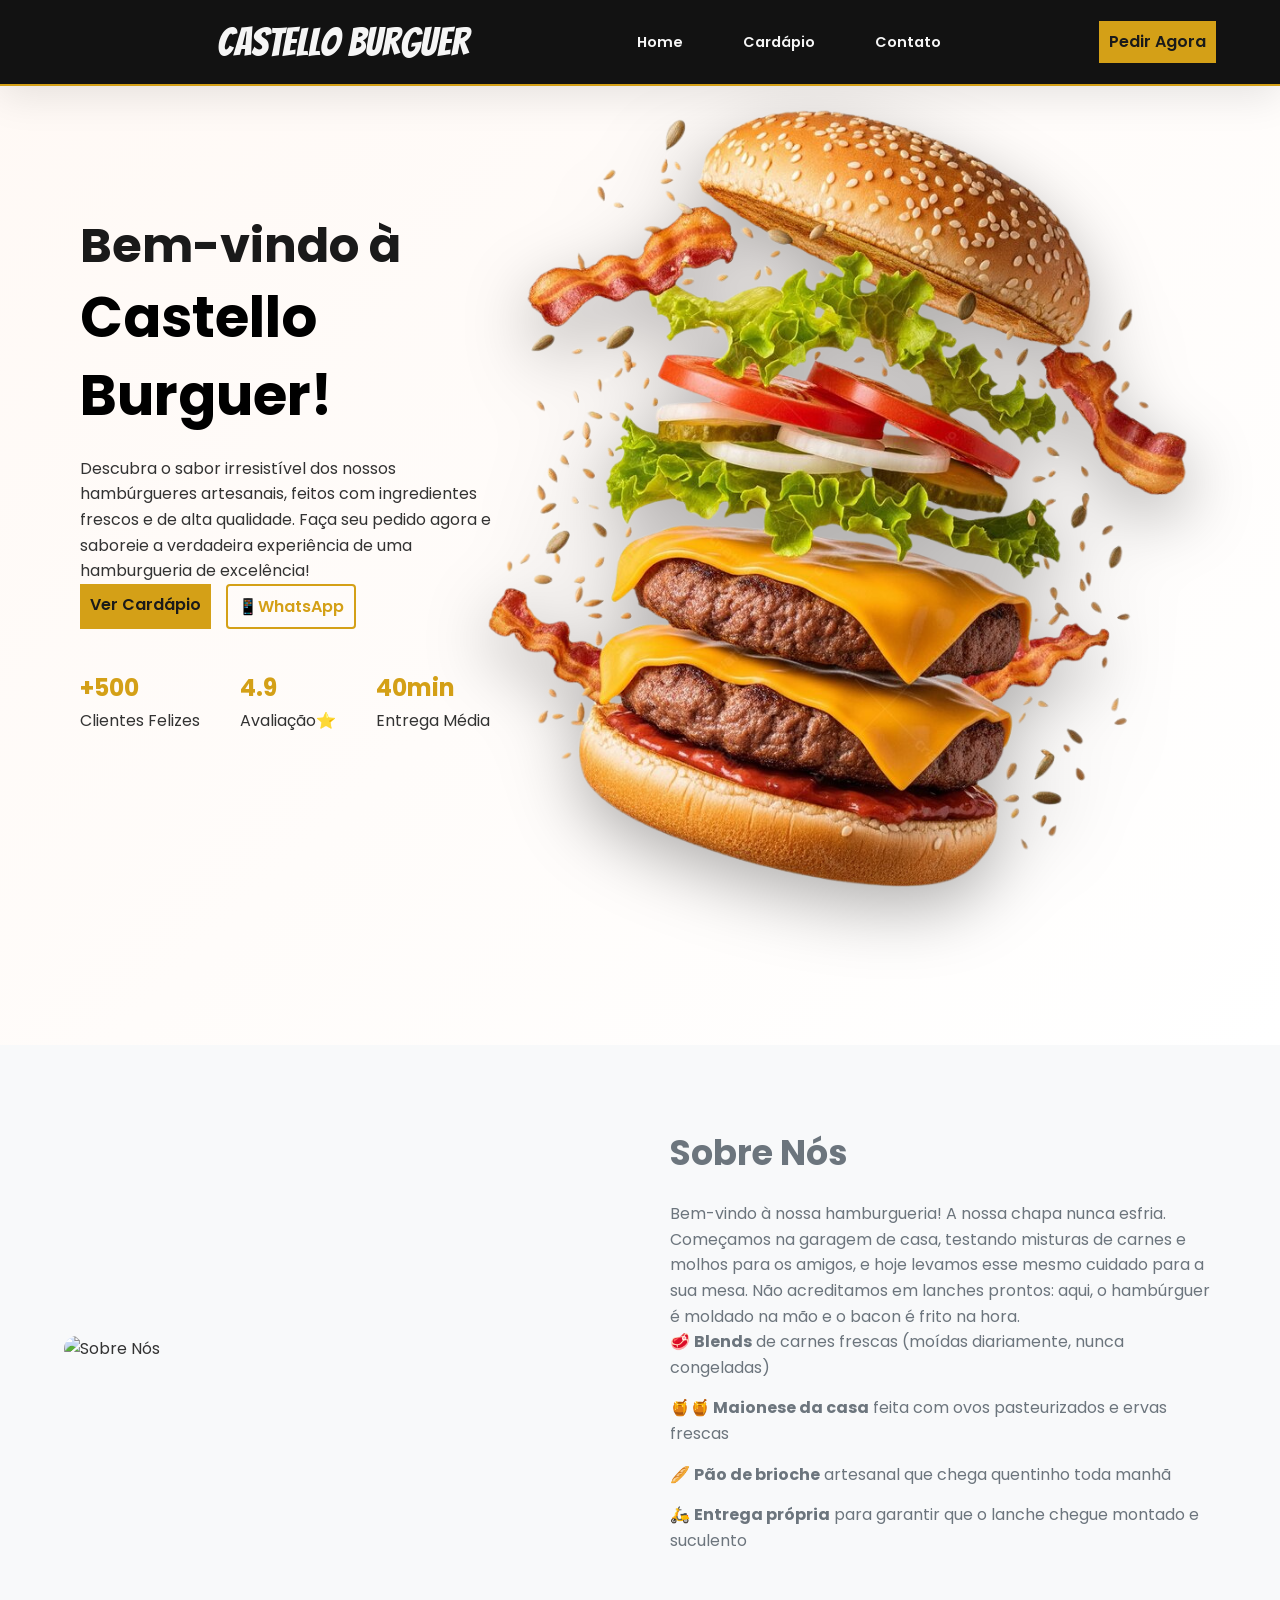
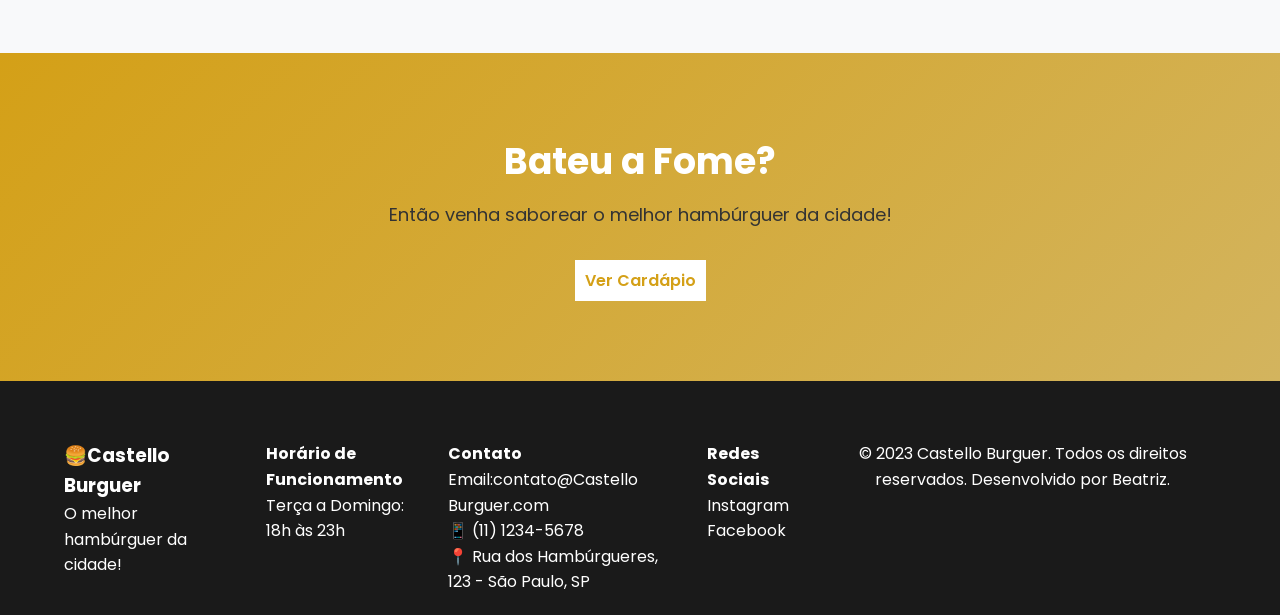
==== index.html @ 1a3c1d4c "setup inicial" ====
<!DOCTYPE html>
<html lang="pt-br">

<head>
    <meta charset="UTF-8">
    <meta name="viewport" content="width=device-width, initial-scale=1.0">
    <title>Castello Burguer</title>
    <link rel="stylesheet" href="styles.css">
    <link rel="preconnect" href="https://fonts.googleapis.com">
    <link rel="preconnect" href="https://fonts.gstatic.com" crossorigin>
    <link
        href="https://fonts.googleapis.com/css2?family=Pacifico&family=Poppins:ital,wght@0,200;0,300;0,400;0,500;0,600;0,700;1,300;1,500;1,600;1,700&family=Roboto:ital,wght@0,100..900;1,100..900&display=swap"
        rel="stylesheet">
    <link rel="preconnect" href="https://fonts.googleapis.com">
    <link rel="preconnect" href="https://fonts.gstatic.com" crossorigin>
    <link
        href="https://fonts.googleapis.com/css2?family=Bangers&family=Pacifico&family=Poppins:ital,wght@0,200;0,300;0,400;0,500;0,600;0,700;1,100;1,300;1,500;1,600;1,700&family=Roboto:ital,wght@0,100..900;1,100..900&display=swap"
        rel="stylesheet">
        <meta name="viewport" content="width=device-width, initial-scale=1.0">
</head>

<body>
    <header class="navbar-container">
     

        <a href="index.html" class="logo-text">Castello Burguer</a>

        <nav>
            <ul class="nav-list">
                <li><a href="index.html">Home</a></li>
                <li><a href="cardapio.html">Cardápio</a></li>
                <li><a href="#contato">Contato</a></li>
            </ul>
        </nav>

        <div class="grupo-botoes">
            <a href="https://wa.me" class="btn btn-pedir">Pedir Agora</a>
        </div>

        <div class="menu-btn">
            <div class="bar"></div>
            <div class="bar"></div>
            <div class="bar"></div>
        </div>

    </header>

    <section id="home" class="hero-waper">
        <article class="hero">
            <div class="hero-content">
                <h1>Bem-vindo à <span class="highlight">Castello Burguer!</span></h1>
                <p>Descubra o sabor irresistível dos nossos hambúrgueres artesanais, feitos com ingredientes frescos e
                    de alta
                    qualidade.
                    Faça seu pedido agora e saboreie a verdadeira experiência de uma hamburgueria de excelência!</p>

                <nav class="hero-buttons">
                    <a href="cardapio.html" class="btn btn-pedir">Ver Cardápio</a>
                    <a href="https://wa.me" class="btn btn-outline">📱WhatsApp</a>
                </nav>

                <ul class="hero-stats">
                    <li>
                        <strong>+500</strong>Clientes Felizes
                    </li>
                    <li>
                        <strong>4.9</strong>Avaliação⭐
                    </li>
                    <li>
                        <strong>40min</strong>Entrega Média
                    </li>
                </ul>
            </div>

            <div class="hero-image">
                <img src="assets/burguer.png" alt="Hamburguer" >
            </div>
        </article>
    </section>


    <section id=" sobre" class="sobre">
                <img src="https://media.licdn.com/dms/image/v2/D4D12AQFX4jmvMsikcQ/article-cover_image-shrink_720_1280/article-cover_image-shrink_720_1280/0/1685466652639?e=2147483647&v=beta&t=-P06yGclTu_AUpR00kung4XWs3TOcYHUHoyXKWAe0qY"
                    alt="Sobre Nós">
                <article>
                    <h2>Sobre Nós</h2>
                    <p>Bem-vindo à nossa hamburgueria! A nossa chapa nunca esfria. Começamos na garagem de casa,
                        testando
                        misturas de carnes e molhos para os amigos, e hoje levamos esse mesmo cuidado para a sua mesa.
                        Não
                        acreditamos em lanches prontos: aqui, o hambúrguer é moldado na mão e o bacon é frito na hora.
                    </p>

                    <ul>
                        <li>🥩 <strong>Blends</strong> de carnes frescas (moídas diariamente, nunca congeladas)</li>
                        <li>🍯<strong>🍯 Maionese da casa</strong> feita com ovos pasteurizados e ervas frescas</li>
                        <li>🥖 <strong>Pão de brioche</strong> artesanal que chega quentinho toda manhã</li>
                        <li>🛵 <strong>Entrega própria</strong> para garantir que o lanche chegue montado e suculento
                        </li>
                    </ul>
                </article>
    </section>

    <section id="cta" class="cta">
        <h2>Bateu a Fome?</h2>
        <p>Então venha saborear o melhor hambúrguer da cidade!</p>
        <a href="cardapio.html" class="btn btn-litgh">Ver Cardápio</a>
    </section>

    <footer id="contato">
        <section>
            <h3>🍔Castello Burguer</h3>
            <p>O melhor hambúrguer da cidade!</p>

        </section>

        <section>
            <h4>Horário de Funcionamento</h4>
            <p>Terça a Domingo: 18h às 23h</p>
        </section>

        <section>
            <h4>Contato</h4>
            <p>Email:contato@Castello Burguer.com</p>
            <p>📱 (11) 1234-5678</p>
            <p>📍 Rua dos Hambúrgueres, 123 - São Paulo, SP</p>
        </section>

        <section>
            <h4>Redes Sociais</h4>
            <p><a href="https://www.instagram.com" target="_blank">Instagram</a></p>
            <p><a href="https://www.facebook.com" target="_blank">Facebook</a></p>
        </section>

        <p class="copy">&copy; 2023 Castello Burguer. Todos os direitos reservados.
            Desenvolvido por Beatriz.</p>
    </footer>

    <script src="scripts.js"></script>
</body>

</html>
---- styles.css ----
* {
    margin: 0;
    padding: 0;
    box-sizing: border-box;

}

:root {
    --primay: #d4a017;
    --dark: #1a1a1a;
    --gray: #6c757d;
    --ligth: #f8f9fa;
    --radius: 16px;
    --shadow: 0 10px 40px rgba(0, 0, 0, 0.1);
}

html,
body {
    overflow-x: hidden !important;
    width: 100%;
    margin: 0;
    padding: 0;
}

body {
    background: linear-gradient(135deg, #fff9f5, #fff);
    font-family: "Poppins", sans-serif;
    line-height: 1.6;
    color: #333;
    overflow-x: hidden;
}

a {
    text-decoration: none;
    color: inherit
}

img {
    max-width: 100%;
    display: block;

}

ul {
    list-style: none;
}

html {
    scroll-behavior: smooth;
}

.logo-image {
    width: 90px;
    height: 90px;
    border-radius: 50%;
    margin: auto;

}


.btn {
    display: inline-block;
    padding: 12px 24px;

    background-color: var(--primay);
    color: var(--dark);
    border: none;
    border-radius: 8;
    font-weight: 600;
    cursor: pointer;
    transition: 0.3s, ;
}

.btn:hover {
    filter: brightness(0.9);
    transform: translate(-2x);
}

.btn.btn-outline {
    background: transparent;
    border: 2px solid var(--primay);
    color: var(--primay);
}

.btn.btn-outline:hover {
    background: var(--primay);
    color: #fff;
    color: var(--dark)
}

.btn.btn-litgh {
    background: #fff;
    color: var(--primay);
}

.btn.btn-litgh:hover {
    background: var(--primay);
    color: var(--dark)
}


.navbar-container {
    display: flex;
    position: fixed;
    justify-content: space-between;
    align-items: center;
    padding: 0px 5%;
    inset: 0 0 auto 0;
    background-color: #121212;
    box-shadow: var(--shadow);
    border-bottom: 2px solid #d4a017;
    z-index: 99;

}
.container{
    background-color: #121212;
    padding: 30px 5%;
    inset: 0 0 auto 0;
    border-bottom: 2px solid #d4a017;
    z-index: 99;
}



.logo-text {
    font-family: "Bangers", system-ui;
    font-size: 250%;
    font-weight: 300;
    color: #f5f5f5;
    padding: 10px;
    cursor: pointer;
    margin: auto;
    display: block;
    text-align: center;
}

.nav-list {
    display: flex;
    /* Coloca os links um ao lado do outro */
    list-style: none;
    /* Tira as bolinhas */
    gap: 30px;
    flex: 1;
    justify-content: center;

}

.nav-list a {
    color: #f5f5f5;
    text-decoration: none;
    font-weight: 600;
    margin: 0 15px;
    font-size: 0.9rem;
    transition: color 0.3s;
}

.nav-list a:hover {
    color: var(--primay);
}

.grupo-botoes {
    display: flex;
    gap: 8px;
    margin-left: auto;
    border-color: bisque;

}

.btn {
    padding: 8px 10px;
    /* Diminuir o segundo número deixa o botão mais estreito */
    white-space: nowrap;
    cursor: pointer;
    background-color: #994a00;
    /* Impede que o texto quebre linha em telas menores */
}

.btn-pedir {
    background-color: #d4a017;
    color: #1a1a1a;
}

.btn-pedir:hover {
    transform: translate(-2);
    filter: brightness(0.9);
}

.btn-outline {
    background-color: transparent;
    color: #f5f5f5;
    border: 1px solid rgba(255, 255, 255, 0.3);
    border-radius: 4px;
}

.btn-outline:hover {
    background: var(--primay);
    color: #000;
    border-color: #fff;
}

.btn:hover {
    filter: brightness(1.2);
    transform: translateY(-2px);
    /* Efeito de subir de leve */

}

.btn-outline:hover {
    background: var(--primay);
    color: #fff;
    color: var(--dark)
}

.btn-WhatsApp {
    background-color: var(--primay);
    color: #fff;

}


.hero-waper {
    background: linear-gradient(135deg, #fff9f5, #fff);
    padding-top: 80px;
}

.hero {
    display: grid;
    grid-template-columns: 1fr 1.5fr;
    align-items: center;
    gap: 60px;
    max-width: 1300px;
    margin: 0 auto;
    padding: 80px;
    padding-top: none !important;
    margin-bottom: none;
    margin-top: -180px !important;
    ;
}

.hero-content {
    flex: 1;
    max-width: 600px;
}

.hero-content h1 {

    font-weight: 700;
    color: #1a1a1a;
    /* IMPORTANTE: Garante que o h1 apareça completo */
    font-size: 48px;
    line-height: 1.4;
    margin-bottom: 20px;
    margin-top: 0;
    padding-top: 0;
}



.hero-content h1 .highlight {
    color: #000;
    font-size: 3.5rem;
    display: block;
    /* Força a quebra de linha */
}

.hero .content p {
    font-size: 18px;
    color: var(--gray);
    margin-bottom: 30px;
}

.hero .hero-image img {
    width: 135%;
    max-width: none;
    margin-left: -160px;
    border-radius: var(--radius);
    height: auto;
    animation: float 4s ease-in-out infinite;
    filter: drop-shadow(0 20px 30px rgba(0, 0, 0, 0.3));
    transform: scale(1.1);
    margin-right: -100px;
    margin-bottom: -50px;
    z-index: 10;
    padding: 0;

}

@keyframes float {

    0%,
    100% {
        transform: translateY(0);
    }

    50% {
        transform: translateY(-20px);
    }
}

.hero-buttons {
    display: flex;
    gap: 15px;
    margin-bottom: 40px;
}

.hero-stats {
    display: flex;
    gap: 40px;
}

.hero-stats li {
    display: flex;
    flex-direction: column;

}

.hero-stats span {
    font-size: 14px;
    color: var(--gray);
}

.hero-stats strong {
    font-size: 24px;
    color: var(--primay);
}

.cardapio {
    padding: 90px 5%;
    text-align: center;
}

.cardapio h1 {
    font-size: 36px;
    margin-bottom: 30px;
}

.cardapio p {
    color: var(--gray);
    margin: 50px;
}

.menu-grid {
    display: grid;
    grid-template-columns: repeat(auto-fit, minmax(300px, 1fr));
    gap: 30px;
    max-width: 1200px;
    margin: 0 auto;
}

.menu-grid li {
    position: relative;
    background: #fff;
    border-radius: var(--radius);
    overflow: hidden;
    box-shadow: var(--shadow);
    text-align: left;
}

.menu-grid li img {
    width: 160%;
    height: 290px;
    object-fit: cover;
    transition: transform 0.3s;
}

.badge {
    position: absolute;
    top: 15px;
    right: 15px;
    background-color: var(--primay);
    color: #000;
    padding: 5px 10px;
    font-size: 12px;
    border-radius: 20px;
    font-weight: 600;

}

.menu-grid h3 {
    padding: 20px 20px 10px;
    font-size: 20px;
}

.menu-grid p {
    padding: 0 20px 20px;
    color: var(--gray);
    font-size: 14px;
}

.menu-grid strong {
    display: block;
    padding: 15px 40px 0px;
    font-size: 22px;
    color: var(--primay);
}

.menu-grid .btn-WhatsApp {
    display: block;
    margin: 15px 20px 20px;
    align-items: center;
    padding: 10px;
    color: #000;
    text-align: center;
    transition: 0.3s;
}

.menu-grid .btn-WhatsApp:hover {
    background-color: var(--primay);
    color: #000000;
    border-color: 3px solid var(--primay);
    filter: brightness(0.9);
    transform: translate(-2px);

}

.sobre {
    display: grid;
    grid-template-columns: 1fr 1fr;
    align-items: center;
    gap: 60px;
    padding: 80px 5%;
    background: var(--ligth);
}

.sobre img {
    border-radius: var(--radius);
    box-sizing: var(--shadow);
}

.sobre h2 {
    font-size: 35px;
    margin-bottom: 20px;
}

.sobre article {
    color: var(--gray);
    margin-bottom: 20px;
    ;
}

.sobre ul {
    display: flex;
    flex-direction: column;
    gap: 15px;
}

.cta {
    padding: 80px 5%;
    text-align: center;
    background: linear-gradient(135deg, var(--primay), #d3b45e);
}

.cta h2 {
    font-size: 36px;
    color: #fff;
    margin-bottom: 10px;
}

.cta p {
    color: rgba (255, 255, 255, 0.9);
    font-size: 18px;
    margin-bottom: 30px;
}

.menu-btn {

    display: none;
    flex-direction: column;
    cursor: pointer;
    gap: 5px;
}

.bar {
    width: 25px;
    height: 3px;
    background: #ffff;
    border-radius: 3px;
    transition: 0.3s;
}




footer {
    display: flex;
    grid-template-columns: repeat(4, 1fr);
    gap: 40px;
    padding: 60px 5% 20px;
    background: var(--dark);
    color: #fff;

}


footer .copy {
    grid-column: 1/-1;
    text-align: center;
}

@media (max-width: 768px) {
    :root {
        font-size: 16px;
        /* base de fonte normal, evitando aumento excessivo */
    }

    body {
        padding-bottom: 70px;
        /* altura da navbar */
    }

    /* =============== NAVBAR (consertada) =============== */
    .navbar-container {
        display: flex !important;
        align-items: center;
        justify-content: space-between;
        flex-wrap: nowrap;
        padding: 10px 20px;
        height: 70px;
        background-color: #121212;
        position: fixed;
        bottom: 0;
        /* fixa na parte de baixo */
        left: 0;
        right: 0;
        z-index: 1000;
        border-top: 2px solid #d4a017;
        border-bottom: none;
        overflow: visible !important;
    }

    .logo-text {
        font-size: 1.6rem !important;
        line-height: 1;
        color: #fff;
        margin-right: auto;
        padding-left: 6px;
    }

    /* Botão do menu hamburguer */
    .menu-btn {
        display: flex;
        flex-direction: column;
        gap: 5px;
        cursor: pointer;
        background: #000;
        border: none;
    }

    .bar {
        width: 28px;
        height: 3px;
        background: #fff;
        border-radius: 3px;
        transition: 0.3s;
    }


    /* Lista de navegação escondida por padrão */
    .nav-list {
        display: flex;
        position: absolute;
        left: 10px;
        right: 10px;
        background-color: #b3adad82;
        flex-direction: column;
        overflow: hidden;
        transition: 0.3s ease-in-out;
        max-height: 0;
        margin: 0;
        list-style: none;
        border-radius: 16px 16px 0 0;
        box-shadow: 0 -4px 16px rgba(0, 0, 0, 0.6);
        z-index: 999;
        color: #fff;
        display: flex;
        z-index: 1001;
    }

    .nav-list.active {
        max-height: 190px;
        left: 250px;
    }



    .nav-list a {
        display: block;
        padding: 14px 20px;
        color: #000000 !important;
        font-weight: 500;
        font-size: 1rem;
        text-decoration: none;
        border-bottom: 1px solid #333;
        background-color: transparent;
        /* herda fundo preto da lista */
    }




    /* Grupo de botões "Pedir Agora" etc. */
    .grupo-botoes {
        width: 100%;
        justify-content: center;
        margin-top: 10px;
        gap: 8px;
        background-color: #1a1a1a;
    }

    .btn {
        padding: 10px 16px;
        font-size: 0.9rem;
    }

    /* =============== HERO – agora compacto =============== */
    .hero-waper {
        padding: 100px 0 0 0;
        overflow: hidden;
        /* só espaço para não ficar atrás da navbar */
    }

    .hero {
        display: flex !important;
        flex-direction: column;
        align-items: center;
        justify-content: center;
        width: 100% !important;
        max-width: 100vw;
        min-height: auto;
        padding: 30px 15px 40px !important;
        /* bem menor que antes */
        margin: 0 !important;
        text-align: center;
        overflow: hidden;
        position: relative;
    }

    .hero-content {
        position: relative;
        z-index: 2;
        max-width: 100%;
        padding: 0 8px;
        /* respiro mínimo */
    }

    .hero-content h1 {
        font-size: 1.8rem;
        /* reduzido */
        line-height: 1.2;
        margin: 0 0 10px;
        padding: 4;
    }

    .hero-content .highlight {
        font-size: 2.2rem;
        display: block;
    }

    .hero-content p {
        font-size: 0.9rem;
        margin-bottom: 15px;
        color: #6c757d;
    }

    .hero-buttons {
        display: flex;
        flex-direction: column;
        align-items: center;
        gap: 10px;
        width: 100%;
    }

    .hero-buttons .btn {
        width: 80%;
        max-width: 280px;
        margin: 0 auto;
        font-size: 1rem;
    }

    /* Imagem do hambúrguer menor e transparente */
    .hero-image {
        position: absolute;
        top: 50%;
        left: 50%;
        transform: translate(-50%, -50%);
        z-index: 1;
        width: auto;
        max-width: 100vw;
        display: flex;
        justify-content: center;
        align-items: center;
        opacity: 0.12;
        /* ainda mais suave */
        pointer-events: none;
        overflow: hidden;
    }

    .hero-image img {
        width: 100%;
        max-width: 220px;
        /* bem menor, ajuste se quiser ainda mais compacto */
        height: auto;
        filter: blur(3px);
    }

    /* Estatísticas menores */
    .hero-stats {
        flex-wrap: wrap;
        justify-content: center;
        gap: 15px;
        margin-top: 15px;
    }

    .hero-stats li span,
    .hero-stats li strong {
        font-size: 0.85rem;
    }

    .hero-stats li strong {
        font-size: 1.1rem;
    }

    /* =============== SEÇÕES GERAIS =============== */
    .cardapio {
        padding: 40px 5%;
    }

    .sobre {
        grid-template-columns: 1fr;
        gap: 30px;
        padding: 40px 5%;
    }

    footer {
        flex-direction: column;
        text-align: center;
    }
}

.footer {
    flex-direction: column;
}
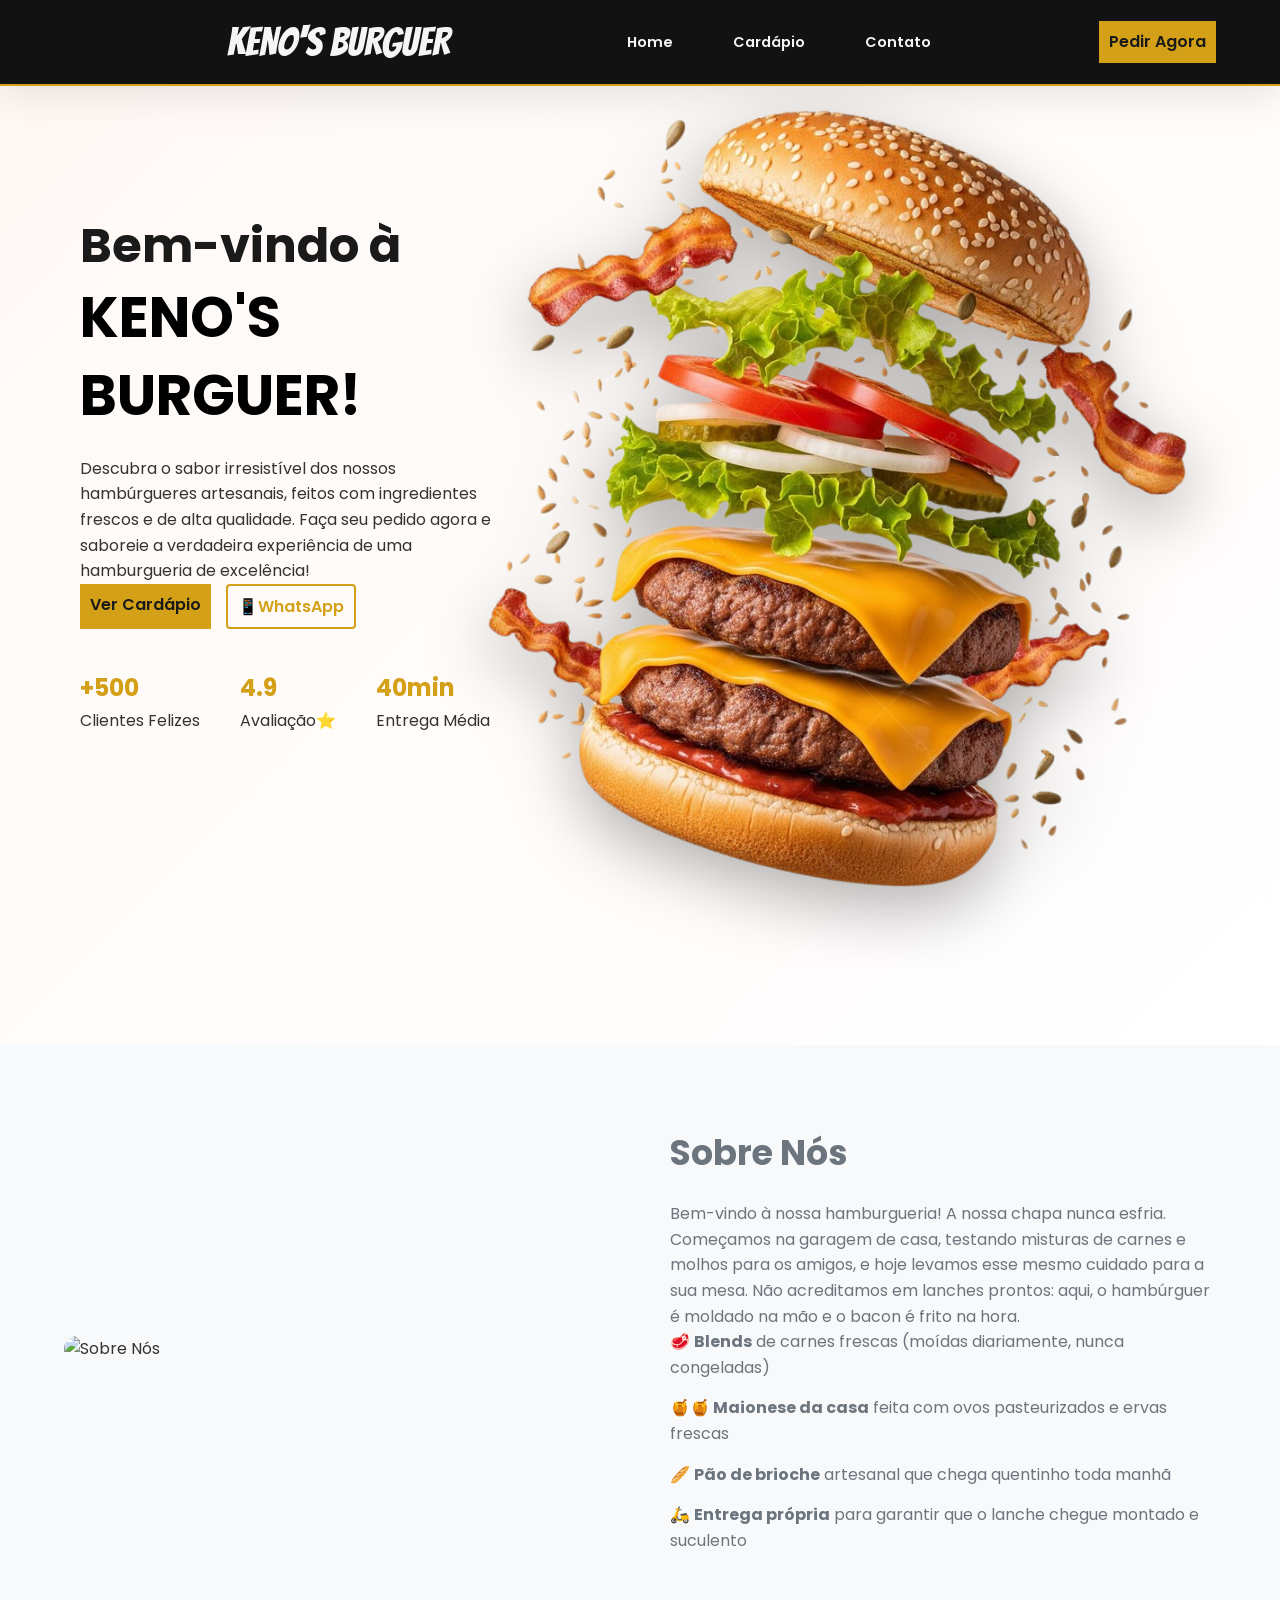
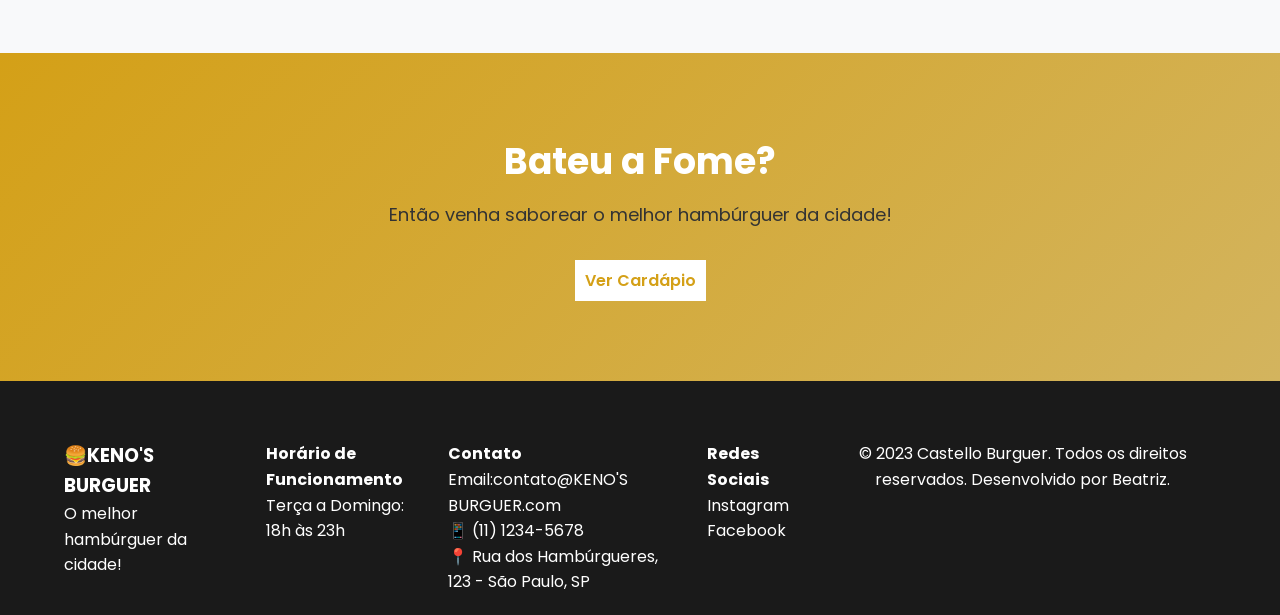
==== commit f33362b7: "versão atualizada do projeto" ====
--- a/index.html
+++ b/index.html
@@ -23,7 +23,7 @@
     <header class="navbar-container">
      
 
-        <a href="index.html" class="logo-text">Castello Burguer</a>
+        <a href="index.html" class="logo-text">KENO'S BURGUER</a>
 
         <nav>
             <ul class="nav-list">
@@ -48,7 +48,7 @@
     <section id="home" class="hero-waper">
         <article class="hero">
             <div class="hero-content">
-                <h1>Bem-vindo à <span class="highlight">Castello Burguer!</span></h1>
+                <h1>Bem-vindo à <span class="highlight">KENO'S BURGUER!</span></h1>
                 <p>Descubra o sabor irresistível dos nossos hambúrgueres artesanais, feitos com ingredientes frescos e
                     de alta
                     qualidade.
@@ -109,7 +109,7 @@
 
     <footer id="contato">
         <section>
-            <h3>🍔Castello Burguer</h3>
+            <h3>🍔KENO'S BURGUER</h3>
             <p>O melhor hambúrguer da cidade!</p>
 
         </section>
@@ -121,7 +121,7 @@
 
         <section>
             <h4>Contato</h4>
-            <p>Email:contato@Castello Burguer.com</p>
+            <p>Email:contato@KENO'S BURGUER.com</p>
             <p>📱 (11) 1234-5678</p>
             <p>📍 Rua dos Hambúrgueres, 123 - São Paulo, SP</p>
         </section>
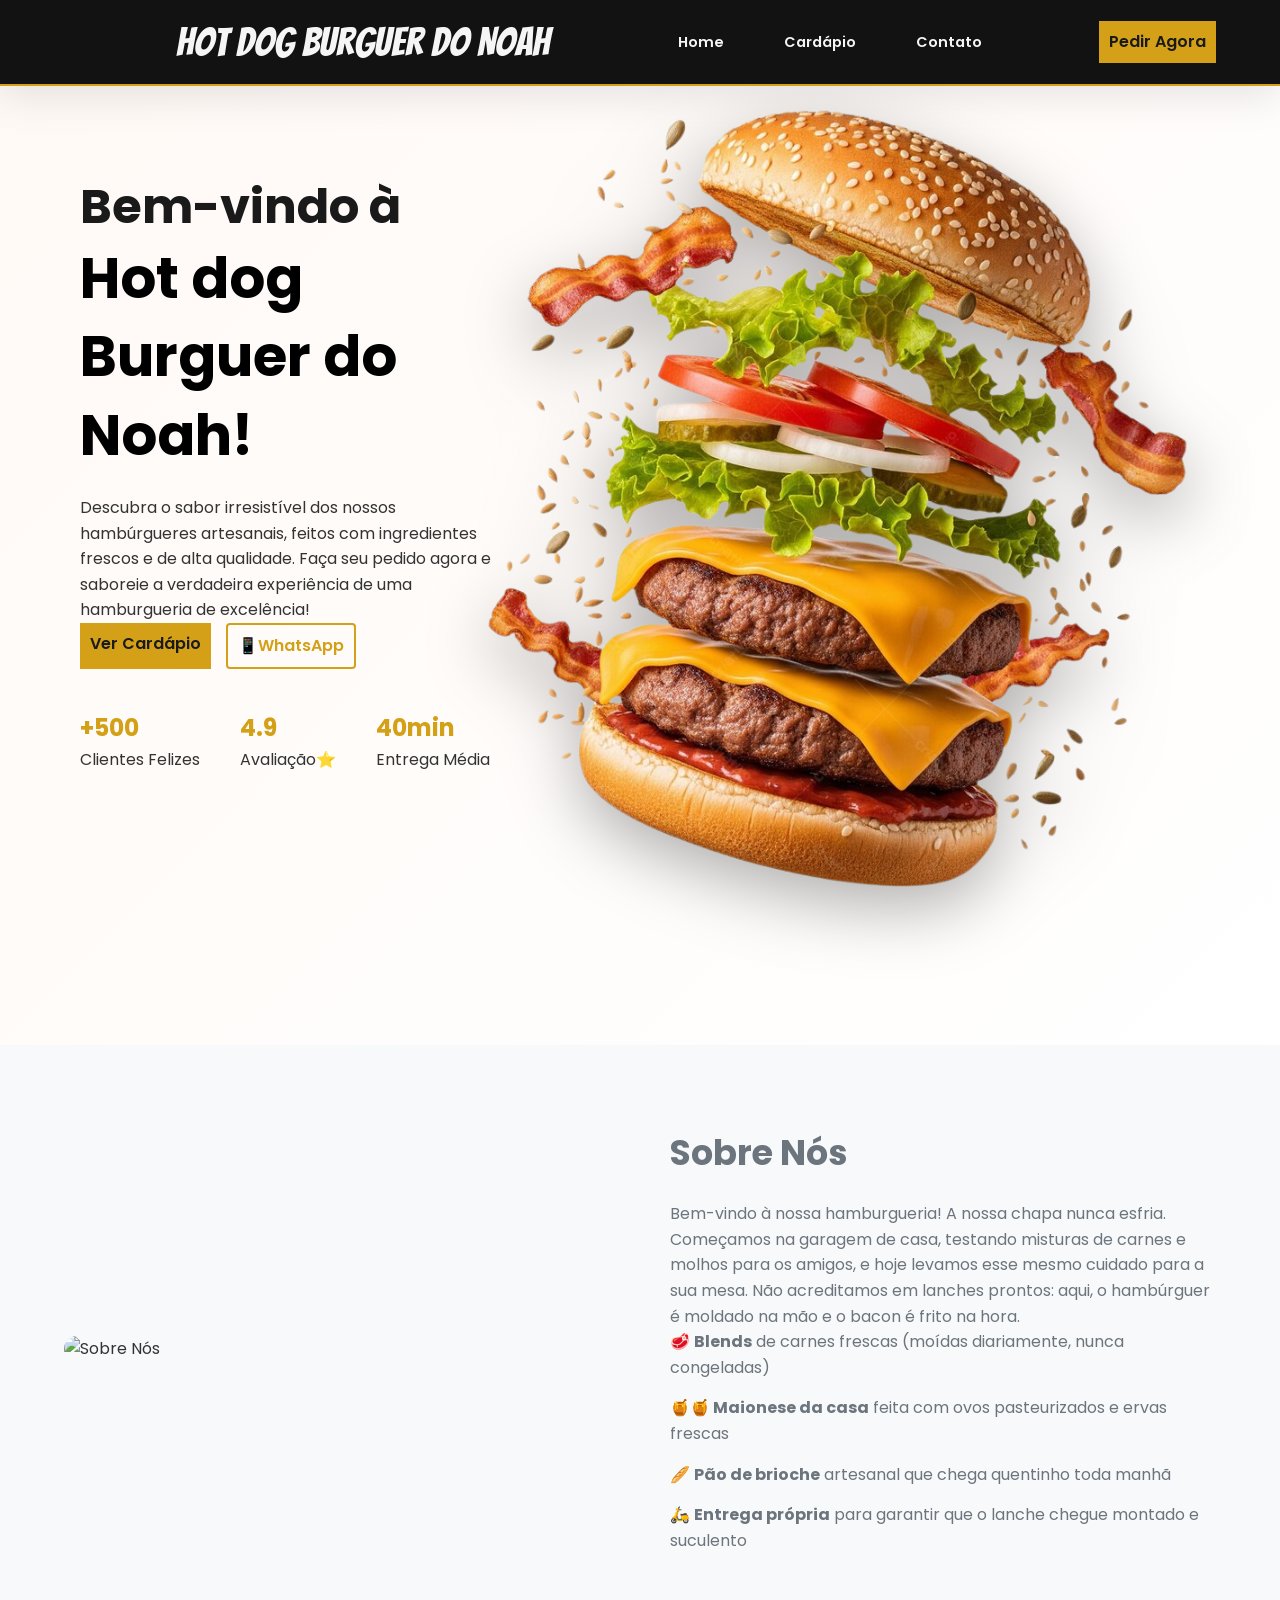
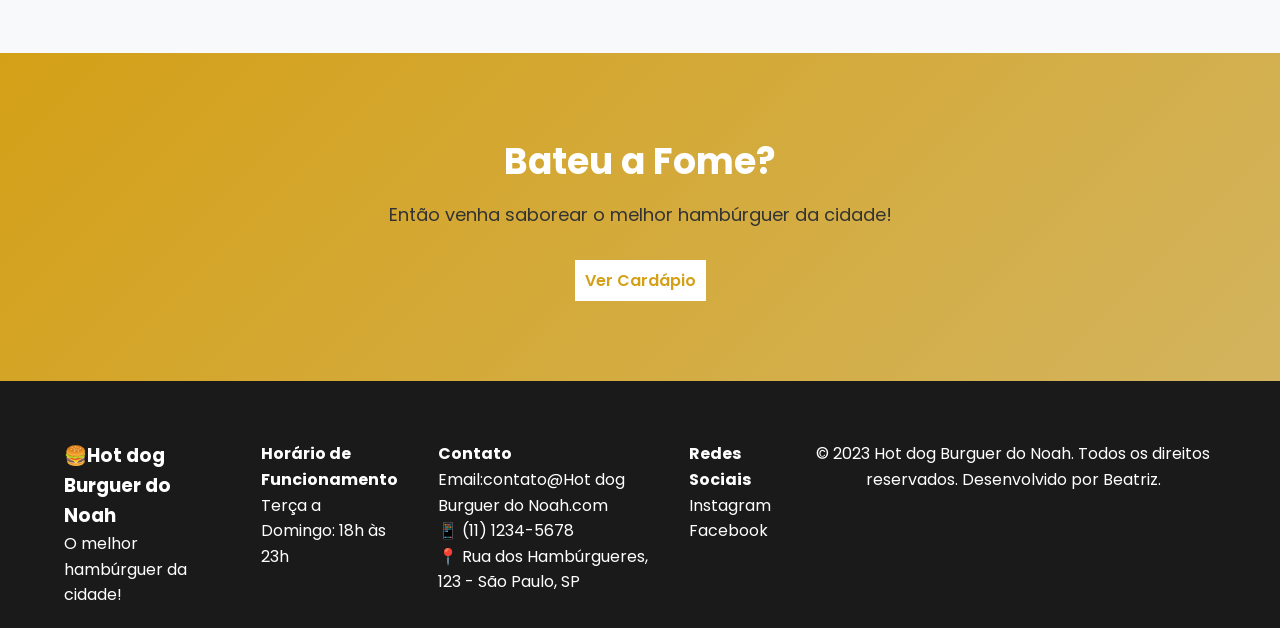
==== commit a3c44dbc: "versão atualizada do projeto" ====
--- a/index.html
+++ b/index.html
@@ -4,7 +4,7 @@
 <head>
     <meta charset="UTF-8">
     <meta name="viewport" content="width=device-width, initial-scale=1.0">
-    <title>Castello Burguer</title>
+    <title>Hot dog Burguer do Noah</title>
     <link rel="stylesheet" href="styles.css">
     <link rel="preconnect" href="https://fonts.googleapis.com">
     <link rel="preconnect" href="https://fonts.gstatic.com" crossorigin>
@@ -23,7 +23,7 @@
     <header class="navbar-container">
      
 
-        <a href="index.html" class="logo-text">KENO'S BURGUER</a>
+        <a href="index.html" class="logo-text">Hot dog Burguer do Noah</a>
 
         <nav>
             <ul class="nav-list">
@@ -48,7 +48,7 @@
     <section id="home" class="hero-waper">
         <article class="hero">
             <div class="hero-content">
-                <h1>Bem-vindo à <span class="highlight">KENO'S BURGUER!</span></h1>
+                <h1>Bem-vindo à <span class="highlight">Hot dog Burguer do Noah!</span></h1>
                 <p>Descubra o sabor irresistível dos nossos hambúrgueres artesanais, feitos com ingredientes frescos e
                     de alta
                     qualidade.
@@ -109,7 +109,7 @@
 
     <footer id="contato">
         <section>
-            <h3>🍔KENO'S BURGUER</h3>
+            <h3>🍔Hot dog Burguer do Noah</h3>
             <p>O melhor hambúrguer da cidade!</p>
 
         </section>
@@ -121,7 +121,7 @@
 
         <section>
             <h4>Contato</h4>
-            <p>Email:contato@KENO'S BURGUER.com</p>
+            <p>Email:contato@Hot dog Burguer do Noah.com</p>
             <p>📱 (11) 1234-5678</p>
             <p>📍 Rua dos Hambúrgueres, 123 - São Paulo, SP</p>
         </section>
@@ -132,7 +132,7 @@
             <p><a href="https://www.facebook.com" target="_blank">Facebook</a></p>
         </section>
 
-        <p class="copy">&copy; 2023 Castello Burguer. Todos os direitos reservados.
+        <p class="copy">&copy; 2023 Hot dog Burguer do Noah. Todos os direitos reservados.
             Desenvolvido por Beatriz.</p>
     </footer>
 
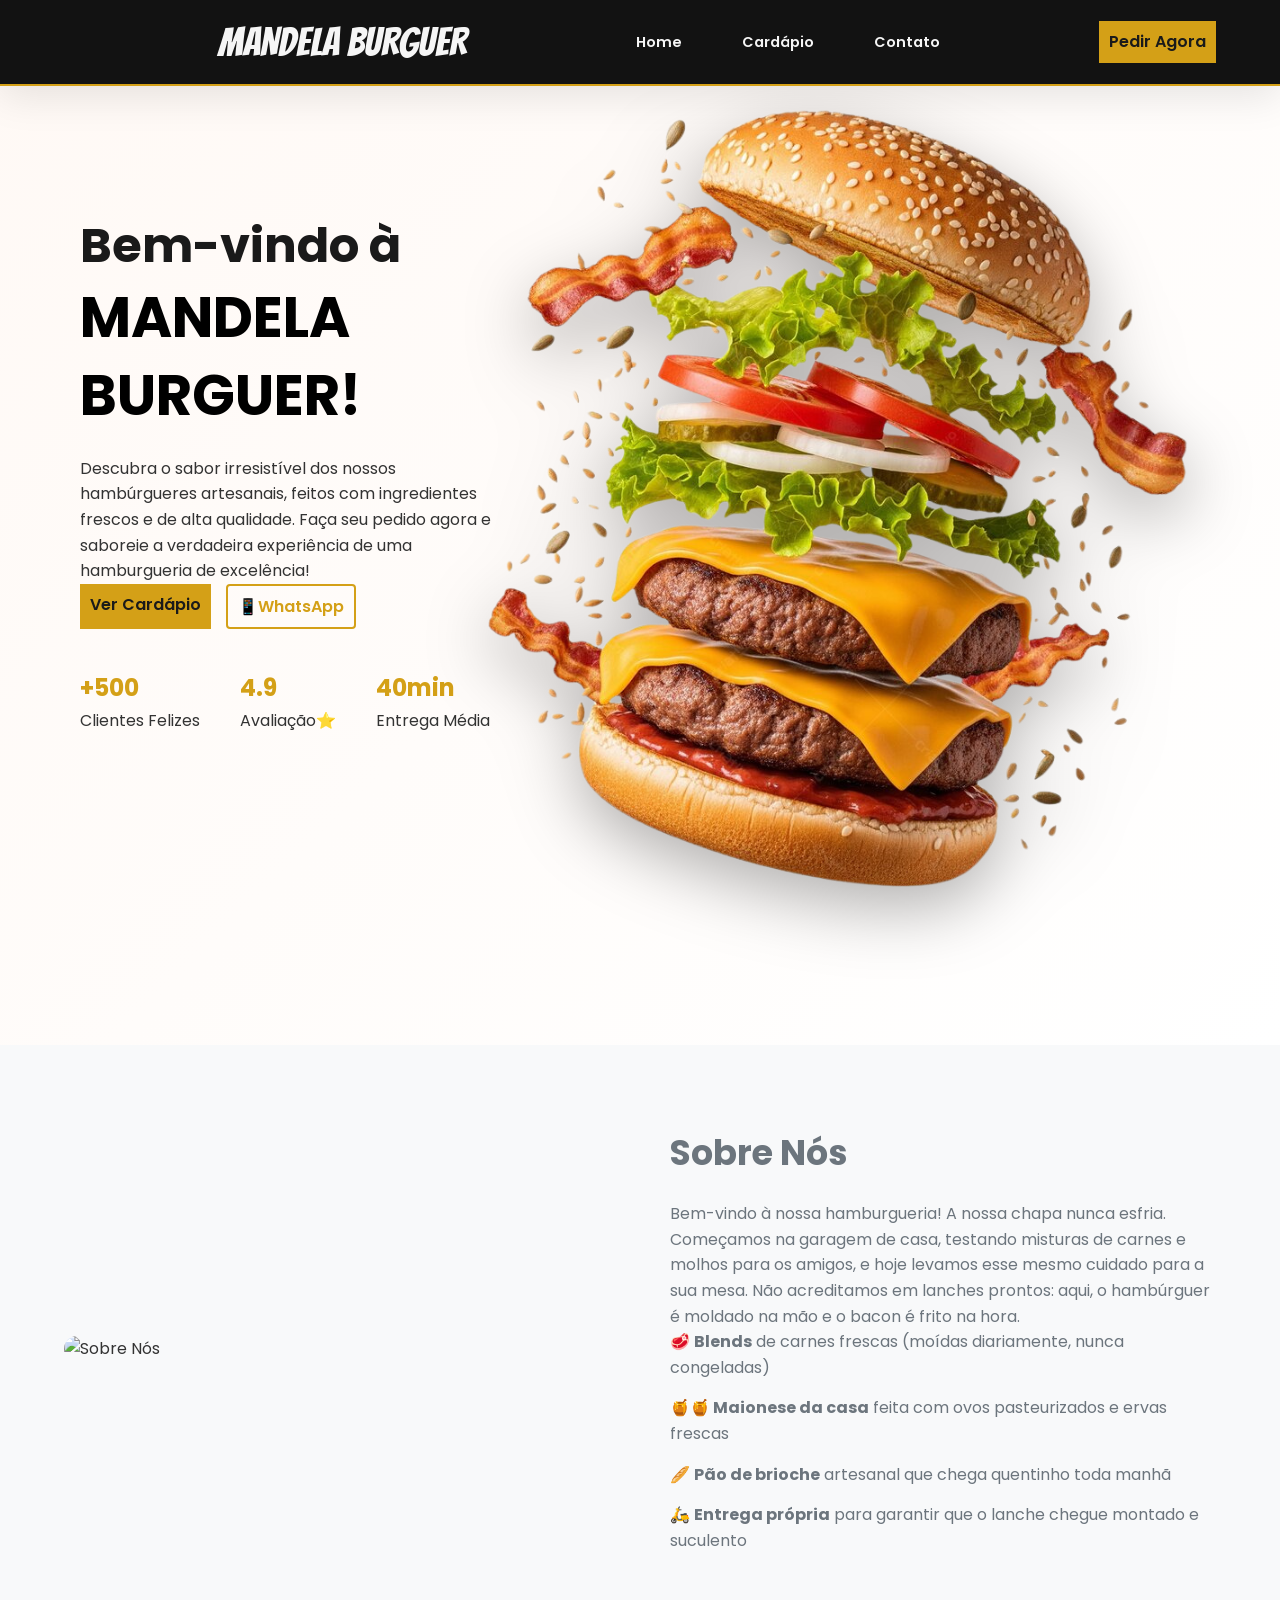
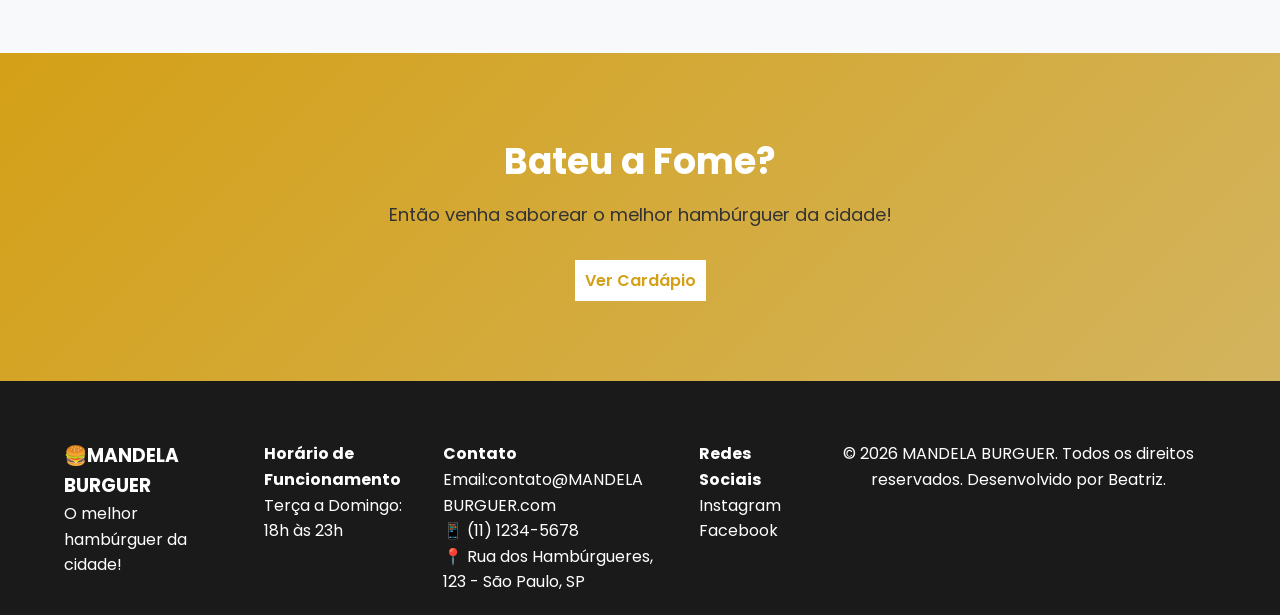
==== commit ce5740f3: "ajuste deploy" ====
--- a/index.html
+++ b/index.html
@@ -4,7 +4,7 @@
 <head>
     <meta charset="UTF-8">
     <meta name="viewport" content="width=device-width, initial-scale=1.0">
-    <title>Hot dog Burguer do Noah</title>
+    <title>MANDELA BURGUER</title>
     <link rel="stylesheet" href="styles.css">
     <link rel="preconnect" href="https://fonts.googleapis.com">
     <link rel="preconnect" href="https://fonts.gstatic.com" crossorigin>
@@ -23,7 +23,7 @@
     <header class="navbar-container">
      
 
-        <a href="index.html" class="logo-text">Hot dog Burguer do Noah</a>
+        <a href="index.html" class="logo-text">MANDELA BURGUER</a>
 
         <nav>
             <ul class="nav-list">
@@ -48,7 +48,7 @@
     <section id="home" class="hero-waper">
         <article class="hero">
             <div class="hero-content">
-                <h1>Bem-vindo à <span class="highlight">Hot dog Burguer do Noah!</span></h1>
+                <h1>Bem-vindo à <span class="highlight">MANDELA BURGUER!</span></h1>
                 <p>Descubra o sabor irresistível dos nossos hambúrgueres artesanais, feitos com ingredientes frescos e
                     de alta
                     qualidade.
@@ -79,7 +79,7 @@
     </section>
 
 
-    <section id=" sobre" class="sobre">
+    <section id="ssobre" class="sobre">
                 <img src="https://media.licdn.com/dms/image/v2/D4D12AQFX4jmvMsikcQ/article-cover_image-shrink_720_1280/article-cover_image-shrink_720_1280/0/1685466652639?e=2147483647&v=beta&t=-P06yGclTu_AUpR00kung4XWs3TOcYHUHoyXKWAe0qY"
                     alt="Sobre Nós">
                 <article>
@@ -109,7 +109,7 @@
 
     <footer id="contato">
         <section>
-            <h3>🍔Hot dog Burguer do Noah</h3>
+            <h3>🍔MANDELA BURGUER</h3>
             <p>O melhor hambúrguer da cidade!</p>
 
         </section>
@@ -121,7 +121,7 @@
 
         <section>
             <h4>Contato</h4>
-            <p>Email:contato@Hot dog Burguer do Noah.com</p>
+            <p>Email:contato@MANDELA BURGUER.com</p>
             <p>📱 (11) 1234-5678</p>
             <p>📍 Rua dos Hambúrgueres, 123 - São Paulo, SP</p>
         </section>
@@ -132,7 +132,7 @@
             <p><a href="https://www.facebook.com" target="_blank">Facebook</a></p>
         </section>
 
-        <p class="copy">&copy; 2023 Hot dog Burguer do Noah. Todos os direitos reservados.
+        <p class="copy">&copy; 2026 MANDELA BURGUER. Todos os direitos reservados.
             Desenvolvido por Beatriz.</p>
     </footer>
 
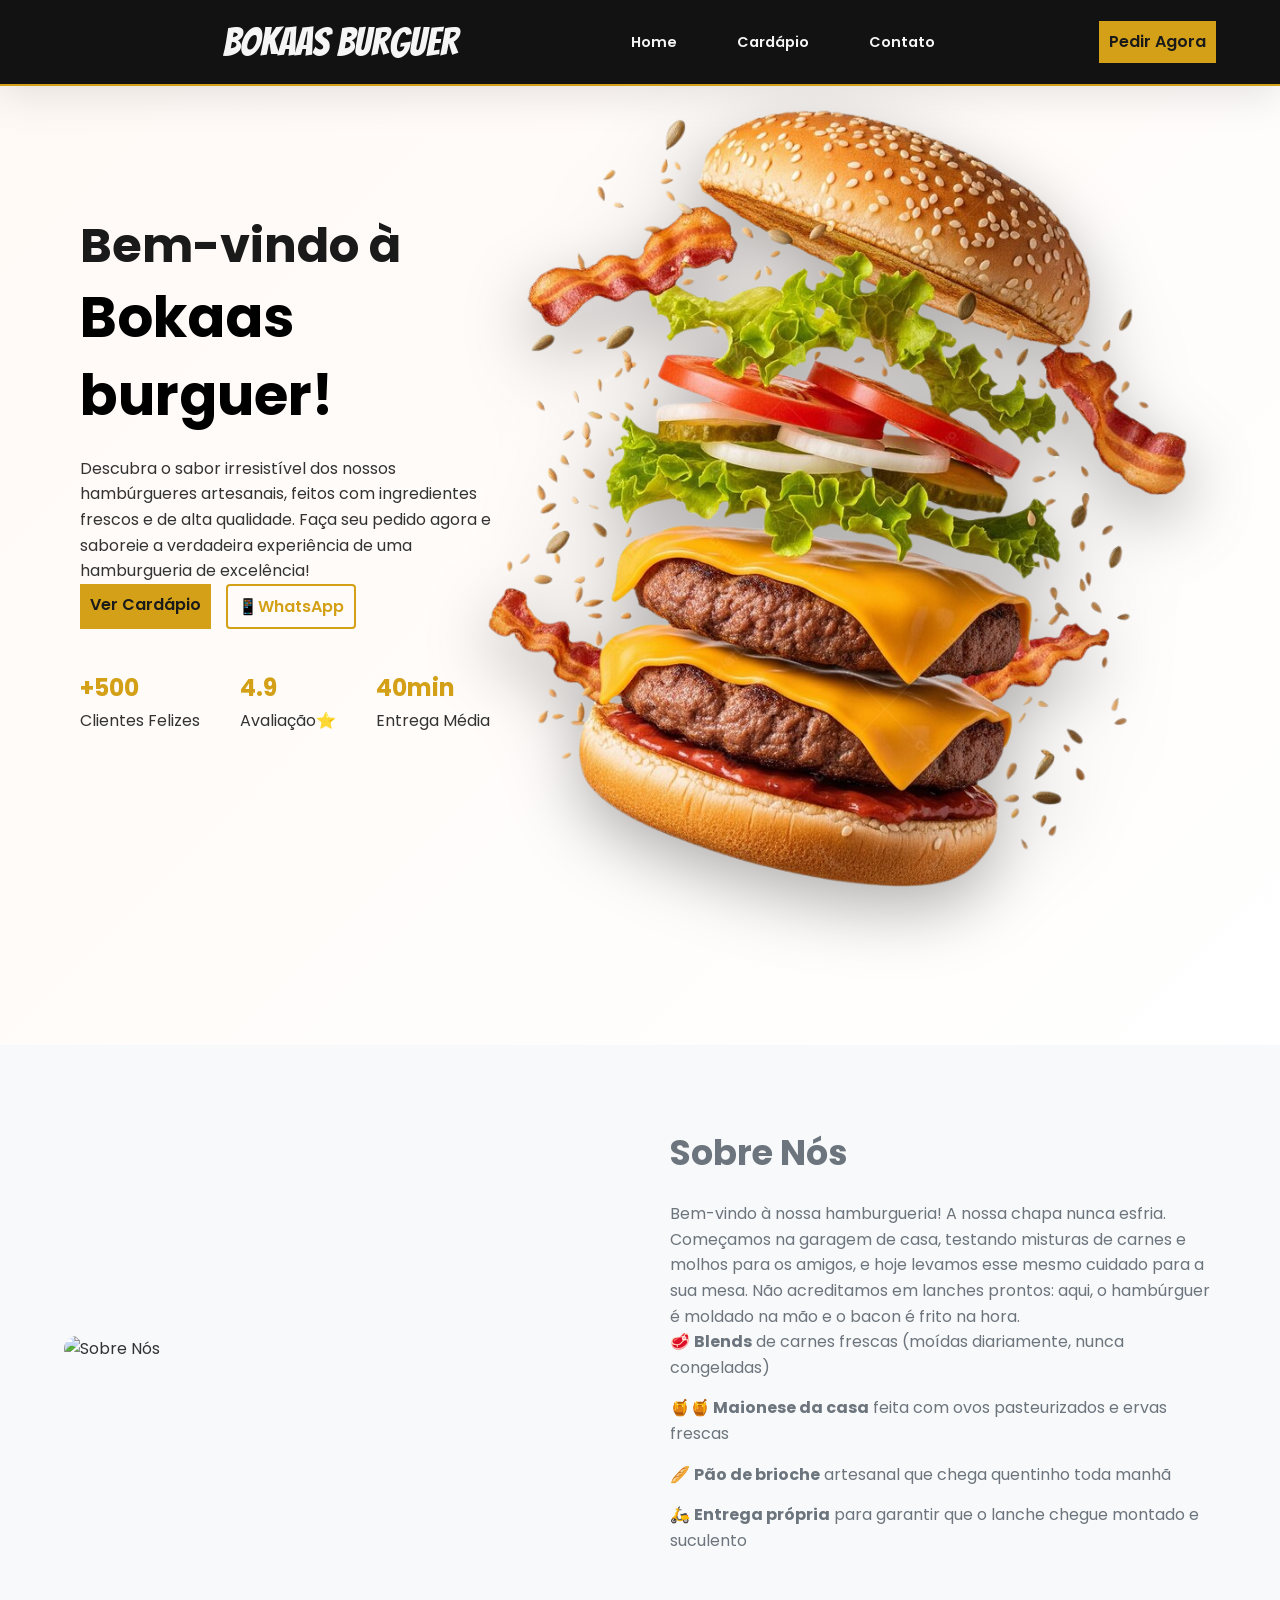
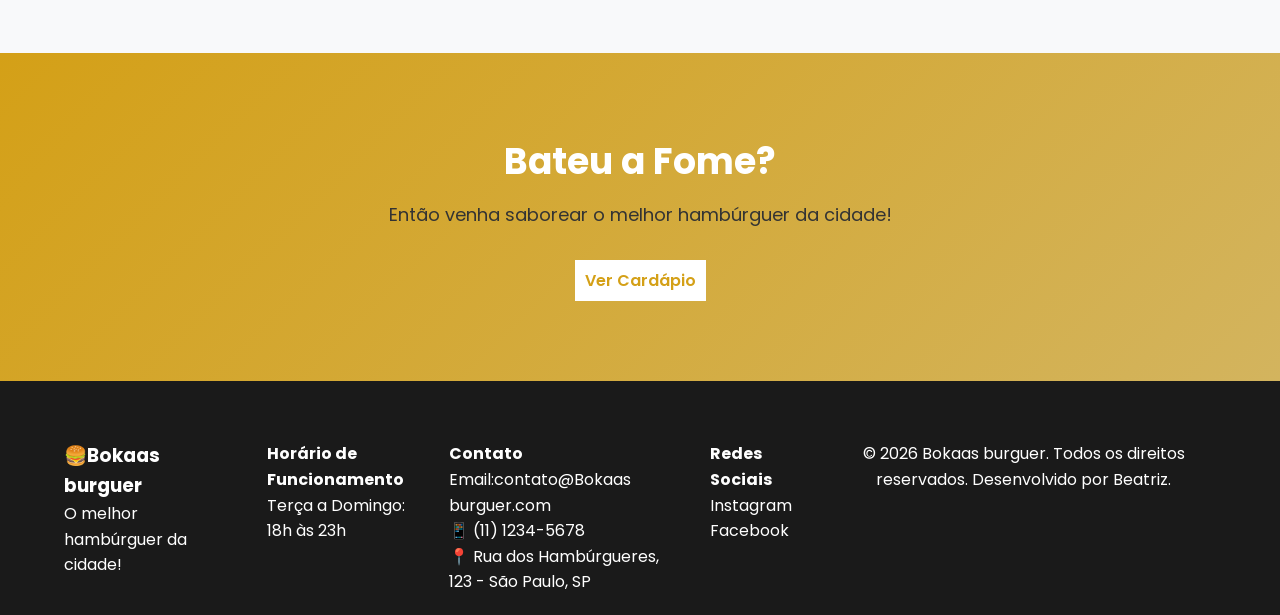
==== commit 149b06b2: "versão atualizada do projeto" ====
--- a/index.html
+++ b/index.html
@@ -4,7 +4,7 @@
 <head>
     <meta charset="UTF-8">
     <meta name="viewport" content="width=device-width, initial-scale=1.0">
-    <title>MANDELA BURGUER</title>
+    <title>Bokaas burguer</title>
     <link rel="stylesheet" href="styles.css">
     <link rel="preconnect" href="https://fonts.googleapis.com">
     <link rel="preconnect" href="https://fonts.gstatic.com" crossorigin>
@@ -14,7 +14,7 @@
     <link rel="preconnect" href="https://fonts.googleapis.com">
     <link rel="preconnect" href="https://fonts.gstatic.com" crossorigin>
     <link
-        href="https://fonts.googleapis.com/css2?family=Bangers&family=Pacifico&family=Poppins:ital,wght@0,200;0,300;0,400;0,500;0,600;0,700;1,100;1,300;1,500;1,600;1,700&family=Roboto:ital,wght@0,100..900;1,100..900&display=swap"
+        href="https://fonts.googleapis.com/css2?family=Bangers&family=Pacifico&family=Poppins:ital,wght@0,200;0,300;0,400;0,500;0,600;0,700;1,1００;1,3００;1,5００;1,6００;1,7００&family=Roboto:ital,wght@₀,₁₀₀..₉₀₀;₁,₁₀₀..₉₀₀&display=swap"
         rel="stylesheet">
         <meta name="viewport" content="width=device-width, initial-scale=1.0">
 </head>
@@ -23,7 +23,7 @@
     <header class="navbar-container">
      
 
-        <a href="index.html" class="logo-text">MANDELA BURGUER</a>
+        <a href="index.html" class="logo-text">Bokaas burguer</a>
 
         <nav>
             <ul class="nav-list">
@@ -48,7 +48,7 @@
     <section id="home" class="hero-waper">
         <article class="hero">
             <div class="hero-content">
-                <h1>Bem-vindo à <span class="highlight">MANDELA BURGUER!</span></h1>
+                <h1>Bem-vindo à <span class="highlight">Bokaas burguer!</span></h1>
                 <p>Descubra o sabor irresistível dos nossos hambúrgueres artesanais, feitos com ingredientes frescos e
                     de alta
                     qualidade.
@@ -109,7 +109,7 @@
 
     <footer id="contato">
         <section>
-            <h3>🍔MANDELA BURGUER</h3>
+            <h3>🍔Bokaas burguer</h3>
             <p>O melhor hambúrguer da cidade!</p>
 
         </section>
@@ -121,7 +121,7 @@
 
         <section>
             <h4>Contato</h4>
-            <p>Email:contato@MANDELA BURGUER.com</p>
+            <p>Email:contato@Bokaas burguer.com</p>
             <p>📱 (11) 1234-5678</p>
             <p>📍 Rua dos Hambúrgueres, 123 - São Paulo, SP</p>
         </section>
@@ -132,7 +132,7 @@
             <p><a href="https://www.facebook.com" target="_blank">Facebook</a></p>
         </section>
 
-        <p class="copy">&copy; 2026 MANDELA BURGUER. Todos os direitos reservados.
+        <p class="copy">&copy; 2026 Bokaas burguer. Todos os direitos reservados.
             Desenvolvido por Beatriz.</p>
     </footer>
 
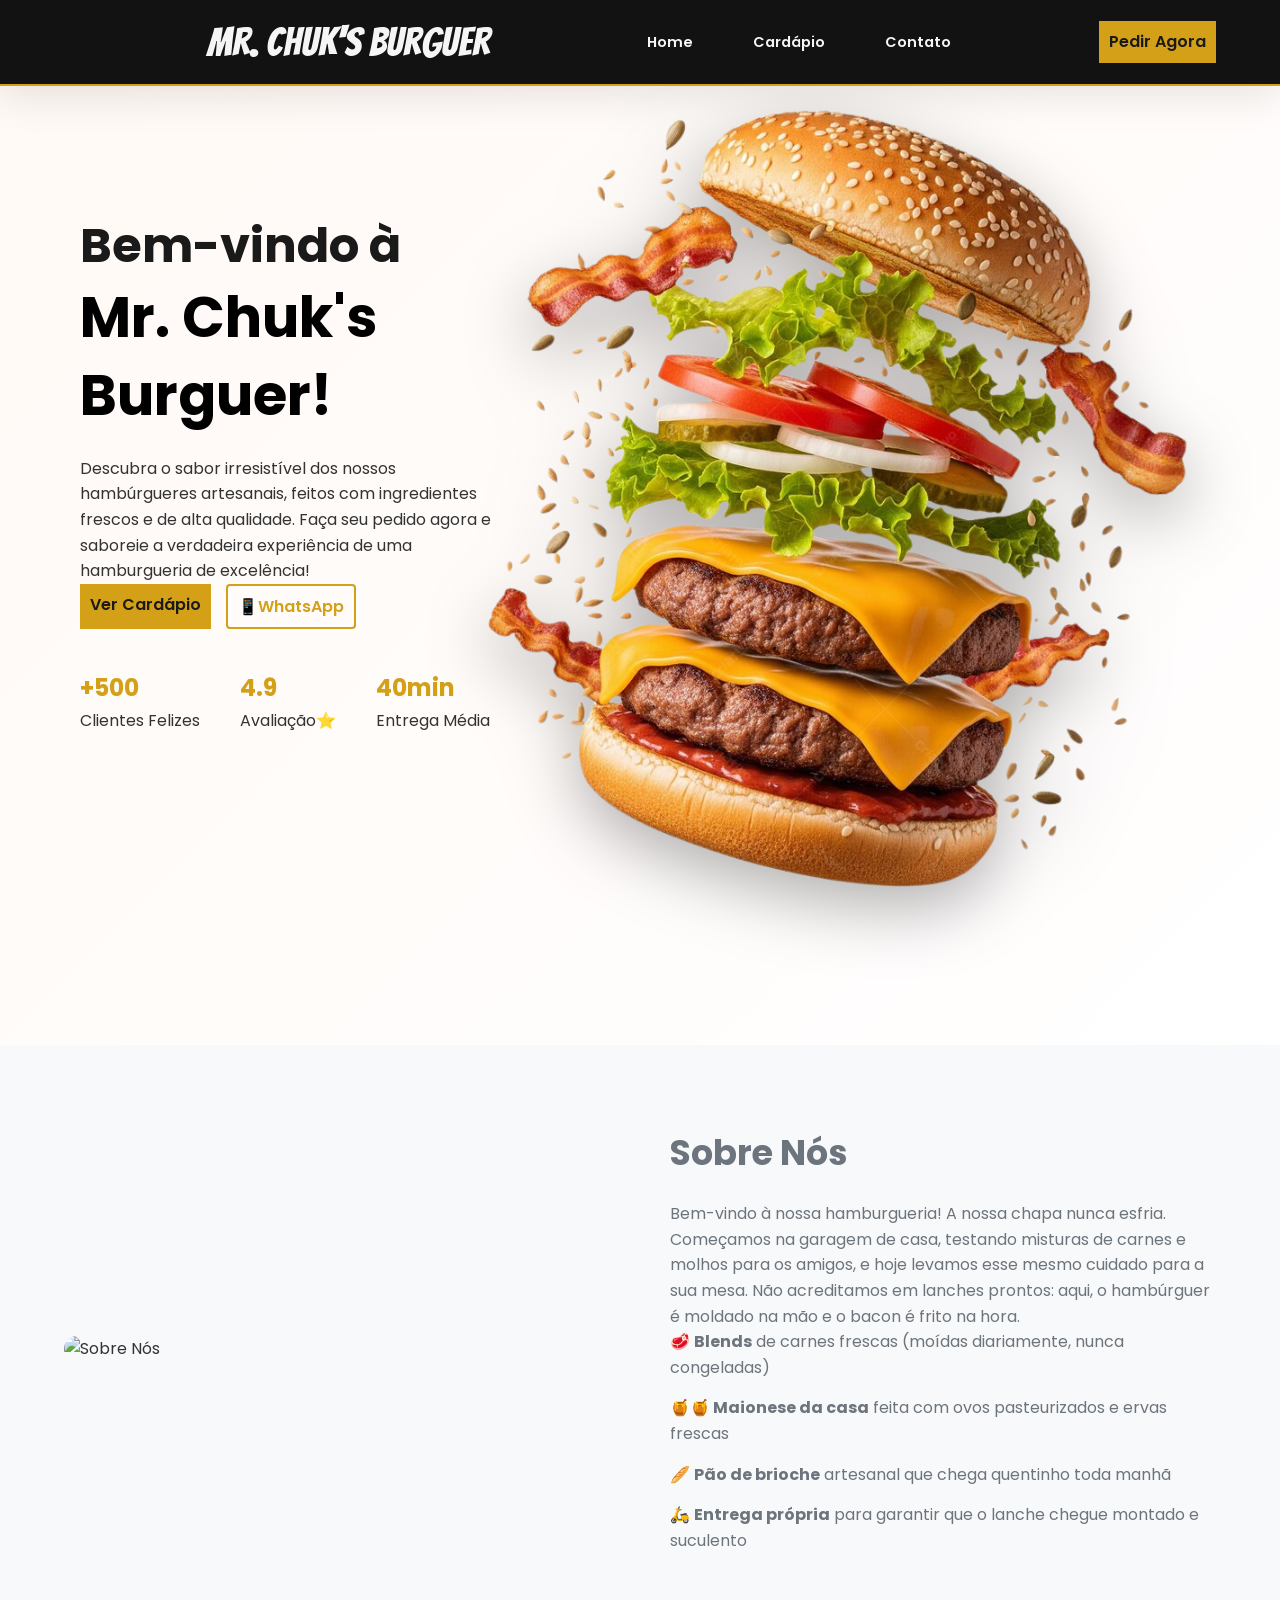
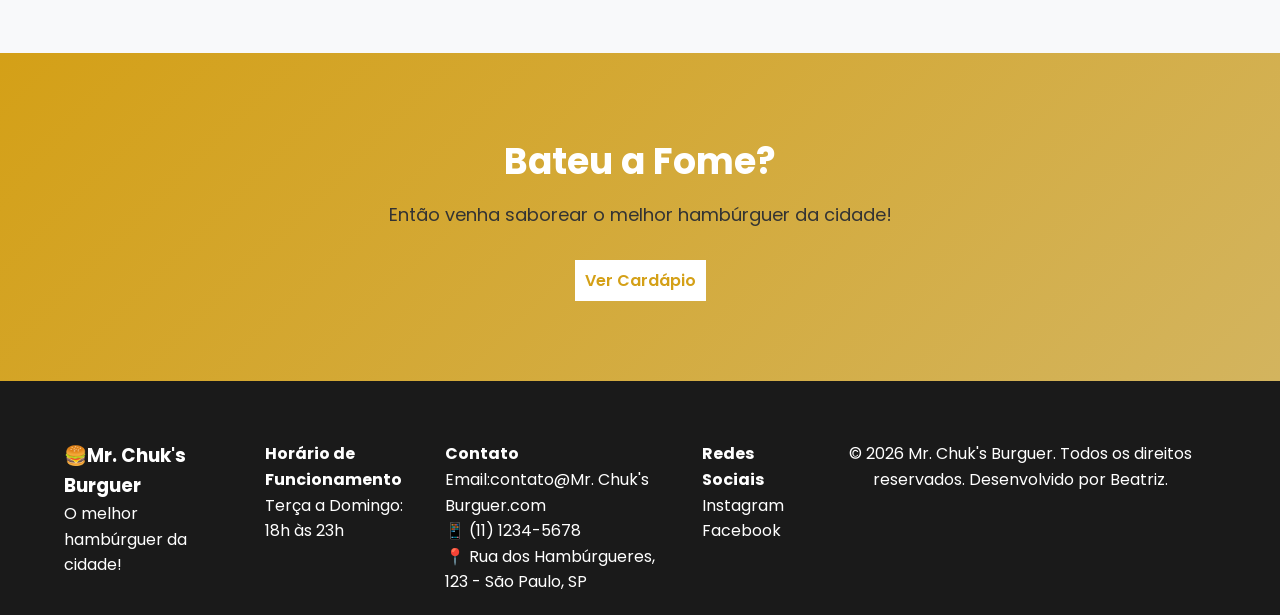
==== commit 72c817fd: "ajuste deploy" ====
--- a/index.html
+++ b/index.html
@@ -4,7 +4,7 @@
 <head>
     <meta charset="UTF-8">
     <meta name="viewport" content="width=device-width, initial-scale=1.0">
-    <title>Bokaas burguer</title>
+    <title>Mr. Chuk's Burguer</title>
     <link rel="stylesheet" href="styles.css">
     <link rel="preconnect" href="https://fonts.googleapis.com">
     <link rel="preconnect" href="https://fonts.gstatic.com" crossorigin>
@@ -23,7 +23,7 @@
     <header class="navbar-container">
      
 
-        <a href="index.html" class="logo-text">Bokaas burguer</a>
+        <a href="index.html" class="logo-text">Mr. Chuk's Burguer</a>
 
         <nav>
             <ul class="nav-list">
@@ -48,7 +48,7 @@
     <section id="home" class="hero-waper">
         <article class="hero">
             <div class="hero-content">
-                <h1>Bem-vindo à <span class="highlight">Bokaas burguer!</span></h1>
+                <h1>Bem-vindo à <span class="highlight">Mr. Chuk's Burguer!</span></h1>
                 <p>Descubra o sabor irresistível dos nossos hambúrgueres artesanais, feitos com ingredientes frescos e
                     de alta
                     qualidade.
@@ -109,7 +109,7 @@
 
     <footer id="contato">
         <section>
-            <h3>🍔Bokaas burguer</h3>
+            <h3>🍔Mr. Chuk's Burguer</h3>
             <p>O melhor hambúrguer da cidade!</p>
 
         </section>
@@ -121,7 +121,7 @@
 
         <section>
             <h4>Contato</h4>
-            <p>Email:contato@Bokaas burguer.com</p>
+            <p>Email:contato@Mr. Chuk's Burguer.com</p>
             <p>📱 (11) 1234-5678</p>
             <p>📍 Rua dos Hambúrgueres, 123 - São Paulo, SP</p>
         </section>
@@ -132,7 +132,7 @@
             <p><a href="https://www.facebook.com" target="_blank">Facebook</a></p>
         </section>
 
-        <p class="copy">&copy; 2026 Bokaas burguer. Todos os direitos reservados.
+        <p class="copy">&copy; 2026 Mr. Chuk's Burguer. Todos os direitos reservados.
             Desenvolvido por Beatriz.</p>
     </footer>
 
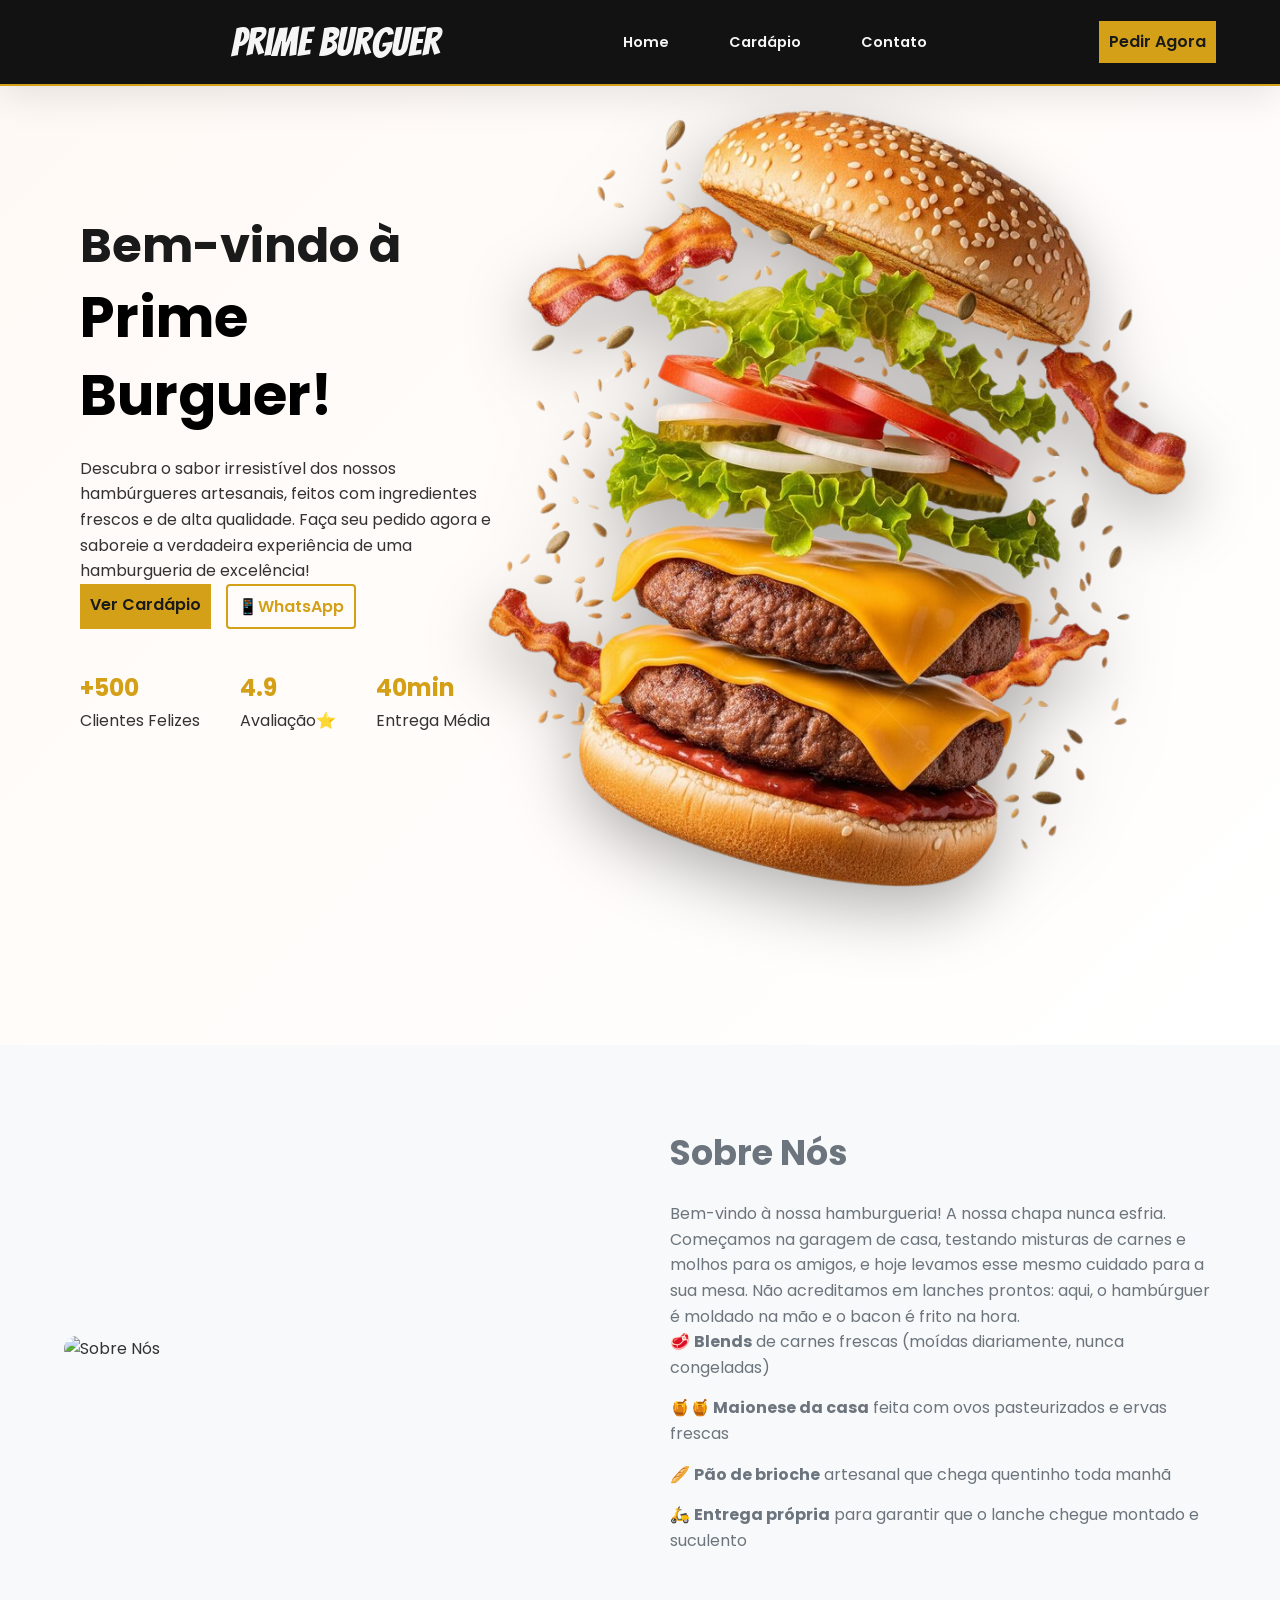
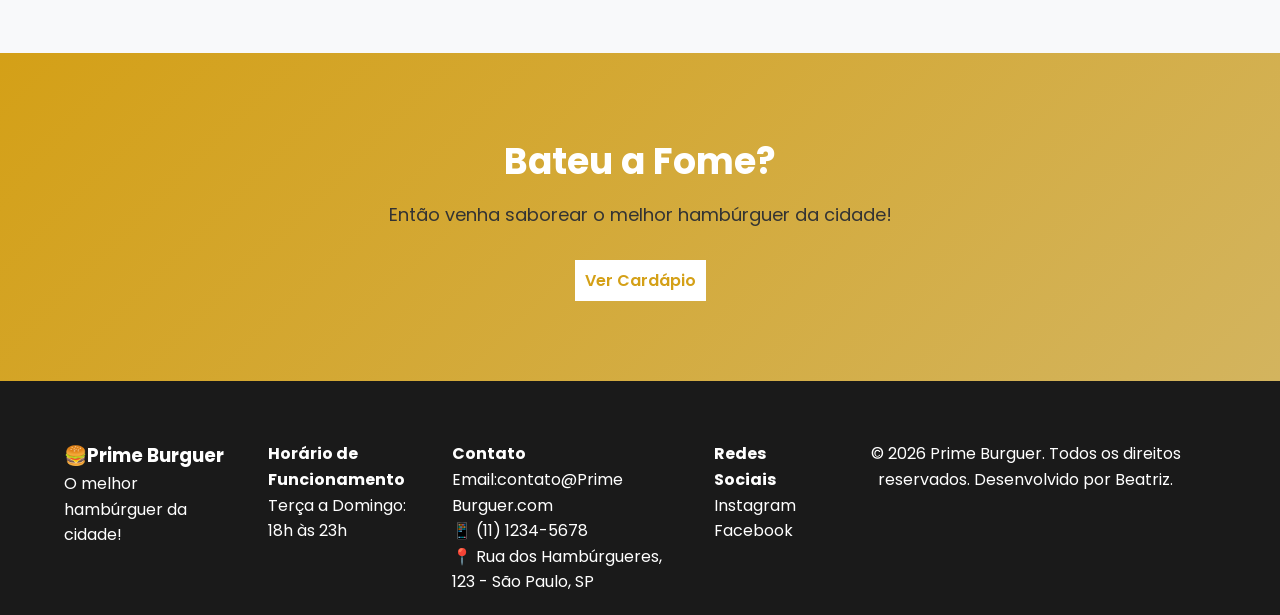
==== commit 518a830a: "ok" ====
--- a/index.html
+++ b/index.html
@@ -4,7 +4,7 @@
 <head>
     <meta charset="UTF-8">
     <meta name="viewport" content="width=device-width, initial-scale=1.0">
-    <title>Mr. Chuk's Burguer</title>
+    <title>Prime Burguer</title>
     <link rel="stylesheet" href="styles.css">
     <link rel="preconnect" href="https://fonts.googleapis.com">
     <link rel="preconnect" href="https://fonts.gstatic.com" crossorigin>
@@ -23,7 +23,7 @@
     <header class="navbar-container">
      
 
-        <a href="index.html" class="logo-text">Mr. Chuk's Burguer</a>
+        <a href="index.html" class="logo-text">Prime Burguer</a>
 
         <nav>
             <ul class="nav-list">
@@ -48,7 +48,7 @@
     <section id="home" class="hero-waper">
         <article class="hero">
             <div class="hero-content">
-                <h1>Bem-vindo à <span class="highlight">Mr. Chuk's Burguer!</span></h1>
+                <h1>Bem-vindo à <span class="highlight">Prime Burguer!</span></h1>
                 <p>Descubra o sabor irresistível dos nossos hambúrgueres artesanais, feitos com ingredientes frescos e
                     de alta
                     qualidade.
@@ -109,7 +109,7 @@
 
     <footer id="contato">
         <section>
-            <h3>🍔Mr. Chuk's Burguer</h3>
+            <h3>🍔Prime Burguer</h3>
             <p>O melhor hambúrguer da cidade!</p>
 
         </section>
@@ -121,7 +121,7 @@
 
         <section>
             <h4>Contato</h4>
-            <p>Email:contato@Mr. Chuk's Burguer.com</p>
+            <p>Email:contato@Prime Burguer.com</p>
             <p>📱 (11) 1234-5678</p>
             <p>📍 Rua dos Hambúrgueres, 123 - São Paulo, SP</p>
         </section>
@@ -132,7 +132,7 @@
             <p><a href="https://www.facebook.com" target="_blank">Facebook</a></p>
         </section>
 
-        <p class="copy">&copy; 2026 Mr. Chuk's Burguer. Todos os direitos reservados.
+        <p class="copy">&copy; 2026 Prime Burguer. Todos os direitos reservados.
             Desenvolvido por Beatriz.</p>
     </footer>
 
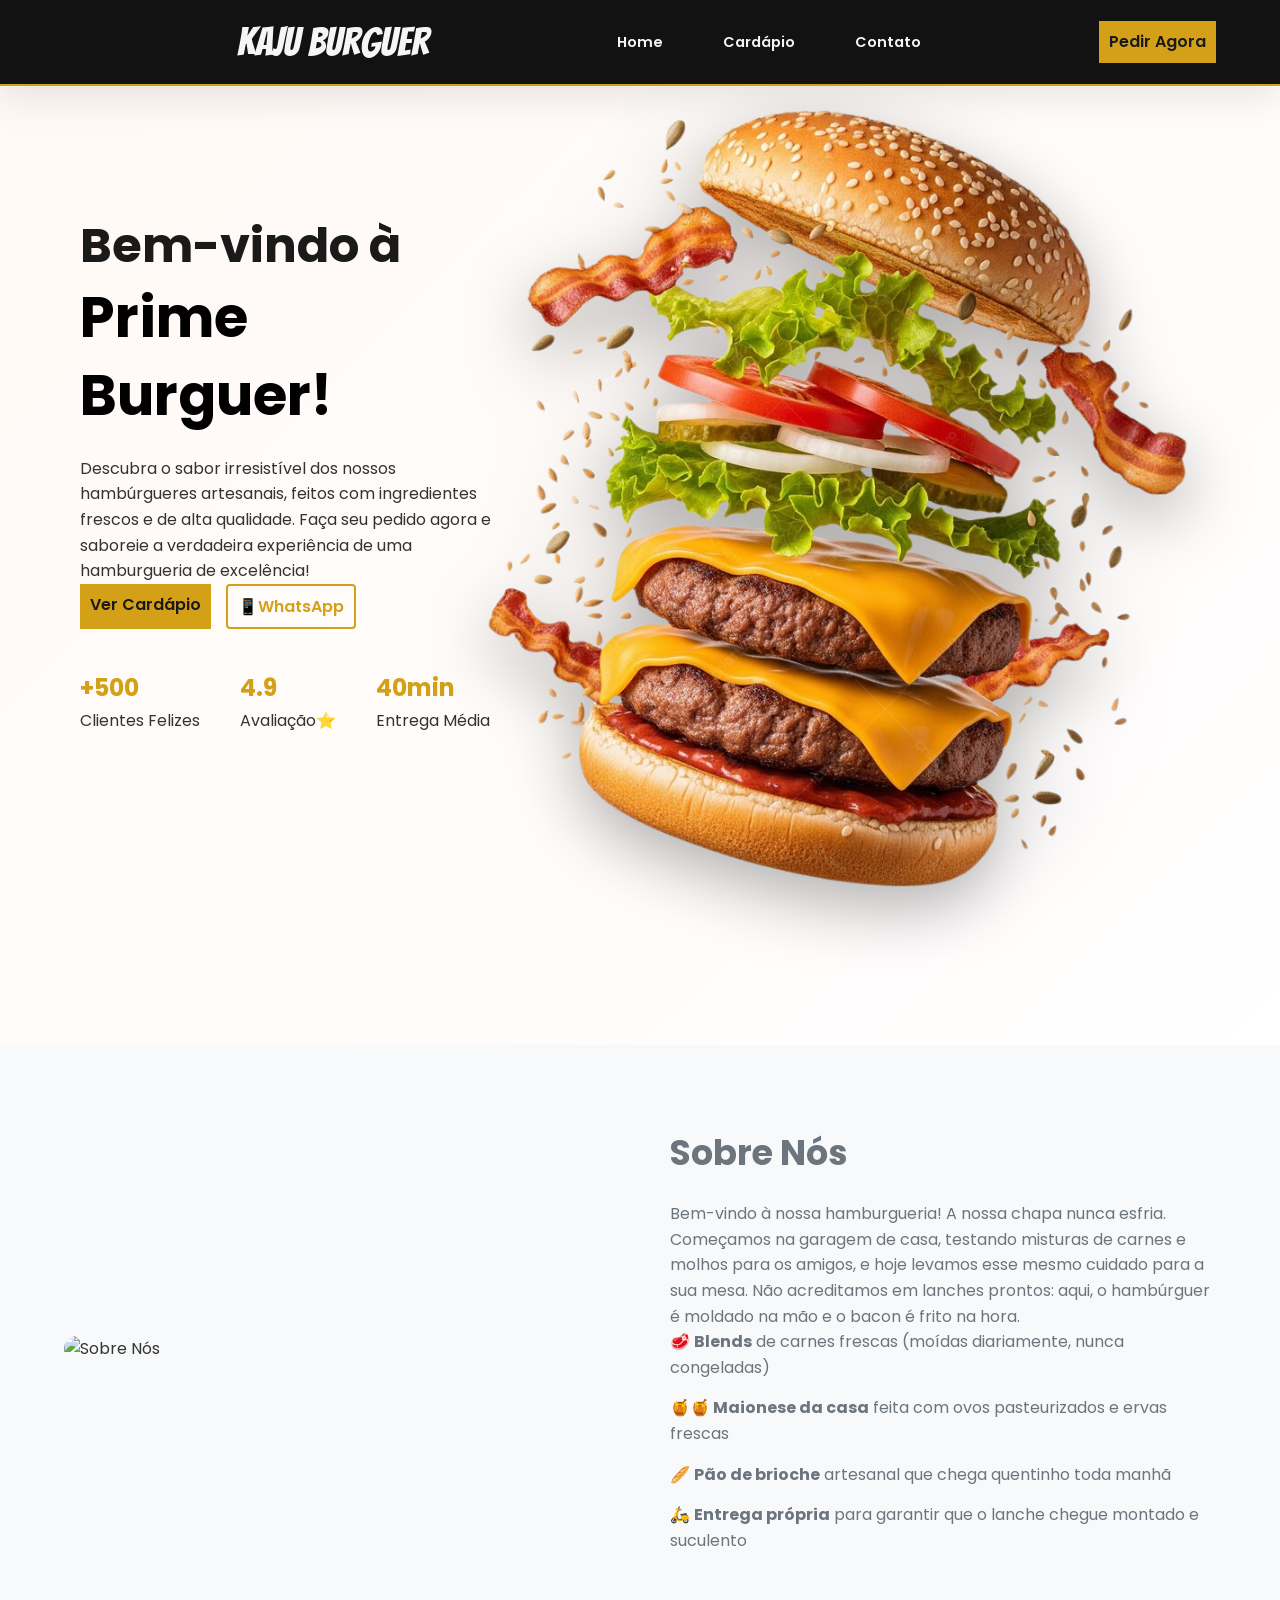
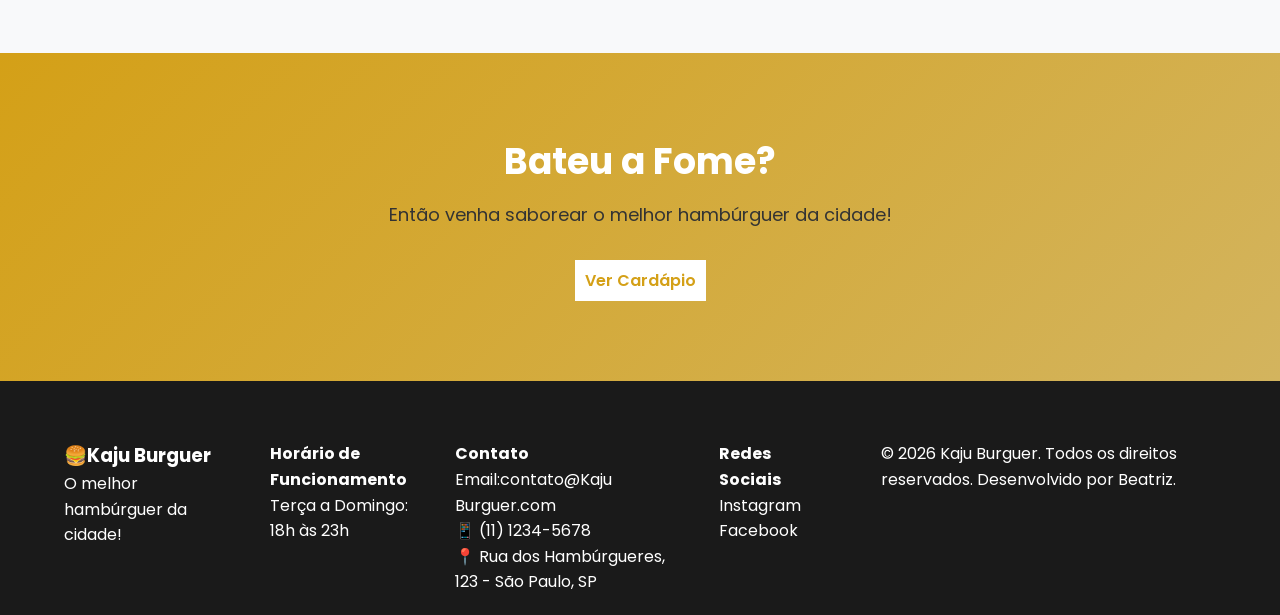
==== commit 6dbaf0b9: "we" ====
--- a/index.html
+++ b/index.html
@@ -4,7 +4,7 @@
 <head>
     <meta charset="UTF-8">
     <meta name="viewport" content="width=device-width, initial-scale=1.0">
-    <title>Prime Burguer</title>
+    <title>Kaju Burguer</title>
     <link rel="stylesheet" href="styles.css">
     <link rel="preconnect" href="https://fonts.googleapis.com">
     <link rel="preconnect" href="https://fonts.gstatic.com" crossorigin>
@@ -23,7 +23,7 @@
     <header class="navbar-container">
      
 
-        <a href="index.html" class="logo-text">Prime Burguer</a>
+        <a href="index.html" class="logo-text">Kaju Burguer</a>
 
         <nav>
             <ul class="nav-list">
@@ -109,7 +109,7 @@
 
     <footer id="contato">
         <section>
-            <h3>🍔Prime Burguer</h3>
+            <h3>🍔Kaju Burguer</h3>
             <p>O melhor hambúrguer da cidade!</p>
 
         </section>
@@ -121,7 +121,7 @@
 
         <section>
             <h4>Contato</h4>
-            <p>Email:contato@Prime Burguer.com</p>
+            <p>Email:contato@Kaju Burguer.com</p>
             <p>📱 (11) 1234-5678</p>
             <p>📍 Rua dos Hambúrgueres, 123 - São Paulo, SP</p>
         </section>
@@ -132,7 +132,7 @@
             <p><a href="https://www.facebook.com" target="_blank">Facebook</a></p>
         </section>
 
-        <p class="copy">&copy; 2026 Prime Burguer. Todos os direitos reservados.
+        <p class="copy">&copy; 2026 Kaju Burguer. Todos os direitos reservados.
             Desenvolvido por Beatriz.</p>
     </footer>
 
